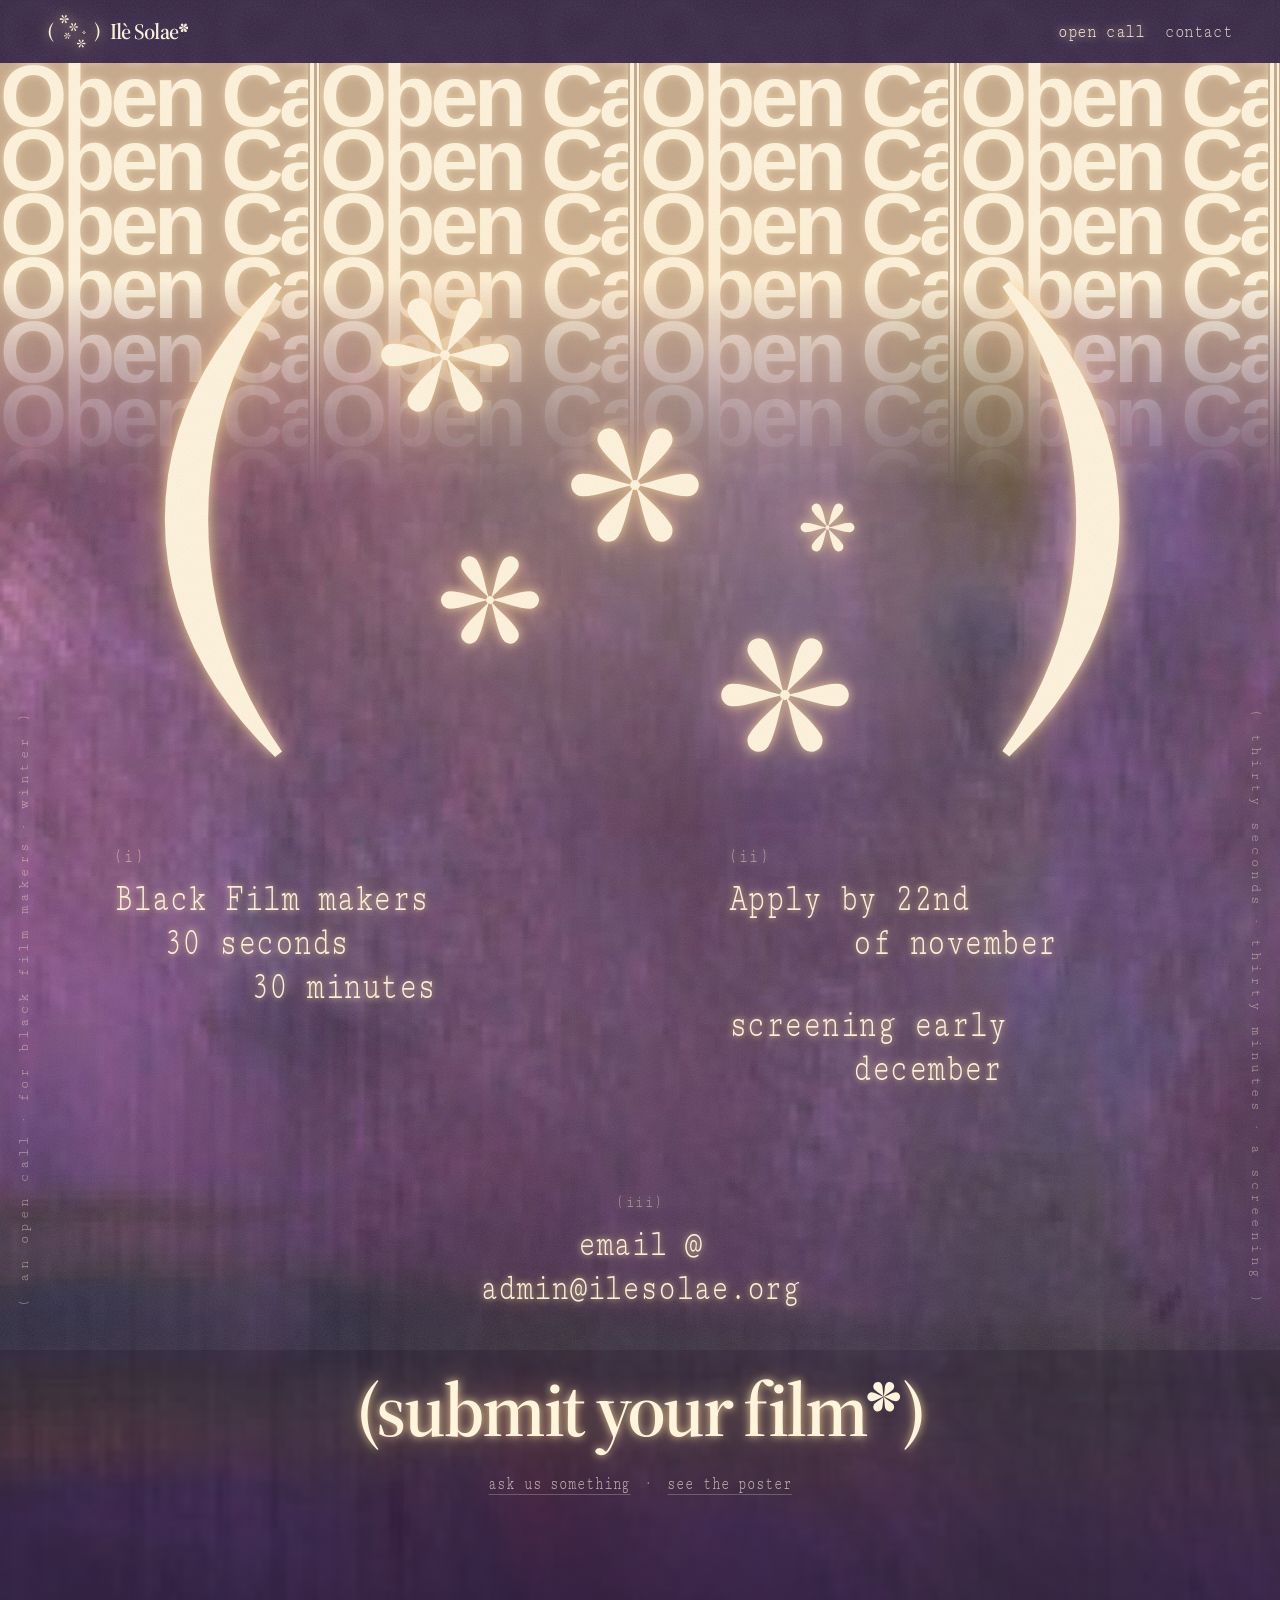
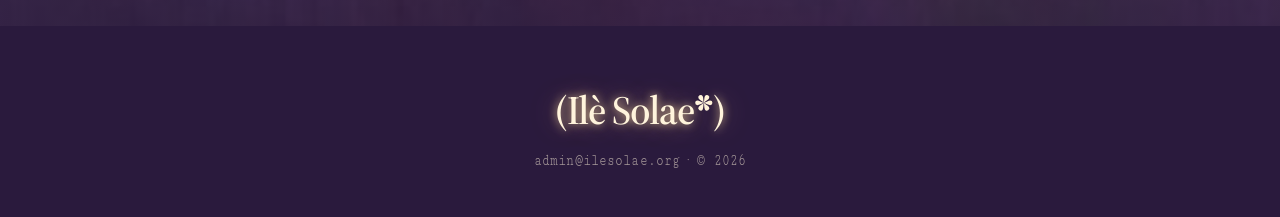
==== open-call.html @ 57308522 "placeholder" ====
<!doctype html>
<html lang="en">
<head>
<meta charset="utf-8">
<meta name="viewport" content="width=device-width, initial-scale=1">
<title>Open Call · Ilè Solae</title>
<meta name="description" content="Ilè Solae open call for Black filmmakers. Films from 30 seconds to 30 minutes. Apply by 22nd November, screening early December.">
<link rel="preconnect" href="https://fonts.googleapis.com">
<link rel="preconnect" href="https://fonts.gstatic.com" crossorigin>
<link href="https://fonts.googleapis.com/css2?family=Cutive+Mono&family=Inter+Tight:wght@700&family=Source+Serif+4:opsz,wght@8..60,500;8..60,600&display=swap" rel="stylesheet">
<link rel="stylesheet" href="assets/site.css">
</head>
<body>

<!-- Logo pieces (same on every page) -->
<svg width="0" height="0" style="position:absolute" aria-hidden="true">
  <defs>
    <path id="petal" d="M0 -2 C -2.5 -14 -9 -30 -9 -42 A 9 9 0 0 1 9 -42 C 9 -30 2.5 -14 0 -2 Z"/>
    <g id="petal-ast" transform="rotate(30)">
      <use href="#petal"/><use href="#petal" transform="rotate(60)"/><use href="#petal" transform="rotate(120)"/>
      <use href="#petal" transform="rotate(180)"/><use href="#petal" transform="rotate(240)"/><use href="#petal" transform="rotate(300)"/>
      <circle r="4"/>
    </g>
    <path id="petal-bold" d="M0 0 C -4 -14 -14 -28 -14 -37 A 14 14 0 0 1 14 -37 C 14 -28 4 -14 0 0 Z"/>
    <g id="ast-bold" transform="rotate(30)">
      <use href="#petal-bold"/><use href="#petal-bold" transform="rotate(60)"/><use href="#petal-bold" transform="rotate(120)"/>
      <use href="#petal-bold" transform="rotate(180)"/><use href="#petal-bold" transform="rotate(240)"/><use href="#petal-bold" transform="rotate(300)"/>
    </g>
    <text id="paren-l" x="-11" y="431" font-family="'Source Serif 4', Georgia, serif" font-weight="600" font-size="331" style="font-variation-settings:'opsz' 60">(</text>
    <text id="paren-r" x="713" y="431" font-family="'Source Serif 4', Georgia, serif" font-weight="600" font-size="331" style="font-variation-settings:'opsz' 60">)</text>
    <g id="logo-mark">
      <use href="#paren-l"/><use href="#paren-r"/>
      <use href="#petal-ast" transform="translate(253 135) scale(1.37)"/>
      <use href="#petal-ast" transform="translate(400 258) scale(1.33)"/>
      <use href="#petal-ast" transform="translate(300 395) scale(1.02)"/>
      <use href="#petal-ast" transform="translate(561 342) scale(.55)"/>
      <use href="#petal-ast" transform="translate(518 515) scale(1.33)"/>
    </g>
  </defs>
</svg>

<nav class="nav solid" id="nav">
  <a class="brand" href="index.html" aria-label="Ilè Solae home">
    <svg class="mark-sm glow" viewBox="0 55 811 540" fill="currentColor" aria-hidden="true"><use href="#logo-mark"/></svg>
    <span class="wm">Ilè Solae<svg class="ast" viewBox="-52 -52 104 104" aria-hidden="true"><use href="#ast-bold"/></svg></span>
  </a>
  <ul>
    <li><a class="link" href="open-call.html" aria-current="page"><span class="sqi">open call</span></a></li>
    <li><a class="link" href="index.html#contact"><span class="sqi">contact</span></a></li>
  </ul>
</nav>

<main class="oc">
  <h1 class="visually-hidden">Open Call — Ilè Solae</h1>

  <div class="curtain" aria-hidden="true">
    <div class="curtain-col"><div class="track"></div></div>
    <div class="curtain-col"><div class="track"></div></div>
    <div class="curtain-col"><div class="track"></div></div>
    <div class="curtain-col"><div class="track"></div></div>
  </div>

  <span class="margin-text" aria-hidden="true">( an open call · for black film makers · winter )</span>
  <span class="margin-text r" aria-hidden="true">( thirty seconds · thirty minutes · a screening )</span>

  <div class="oc-stage">
    <!-- the logo, opened up: brackets holding drifting asterisks -->
    <div class="rite glow" aria-hidden="true">
      <svg class="paren l" viewBox="0 180 135 320" fill="currentColor"><use href="#paren-l"/></svg>
      <svg class="paren r" viewBox="676 180 135 320" fill="currentColor"><use href="#paren-r"/></svg>
      <svg class="star" style="--s:13%; left:24%; top:4%;  --d:16s"                viewBox="-52 -52 104 104" fill="currentColor"><use href="#petal-ast"/></svg>
      <svg class="star" style="--s:13%; left:43%; top:30%; --d:19s; --delay:-4s"  viewBox="-52 -52 104 104" fill="currentColor"><use href="#petal-ast"/></svg>
      <svg class="star" style="--s:10%; left:30%; top:56%; --d:14s; --delay:-7s"  viewBox="-52 -52 104 104" fill="currentColor"><use href="#petal-ast"/></svg>
      <svg class="star" style="--s:5.5%; left:66%; top:46%; --d:11s; --delay:-2s" viewBox="-52 -52 104 104" fill="currentColor"><use href="#petal-ast"/></svg>
      <svg class="star" style="--s:13%; left:58%; top:72%; --d:17s; --delay:-9s"  viewBox="-52 -52 104 104" fill="currentColor"><use href="#petal-ast"/></svg>
    </div>

    <div class="notes glow-text">
      <div class="note sq">
        <span class="numeral">(i)</span>
        <span>Black Film makers</span>
        <span class="i1">30 seconds</span>
        <span class="i2">30 minutes</span>
      </div>
      <div class="note right sq">
        <span class="numeral">(ii)</span>
        <span>Apply by 22nd</span>
        <span class="i3">of november</span>
        <span class="gap">screening early</span>
        <span class="i3">december</span>
      </div>
    </div>

    <div class="summons">
      <div class="mail glow-text sq">
        <span class="numeral">(iii)</span>
        email @<br><a href="mailto:admin@ilesolae.org">admin@ilesolae.org</a>
      </div>
      <button class="invoke" type="button" data-open-submit>(submit your film<svg class="ast" viewBox="-52 -52 104 104" aria-hidden="true"><use href="#ast-bold"/></svg>)</button>
      <div class="aside-links sq">
        <a href="index.html#contact">ask us something</a> &nbsp;·&nbsp; <a href="assets/open-call-poster.jpg" target="_blank" rel="noopener">see the poster</a>
      </div>
    </div>
  </div>
</main>

<footer>
  <p class="wm glow-text" aria-label="Ilè Solae">(Ilè Solae<svg class="ast" viewBox="-52 -52 104 104" aria-hidden="true"><use href="#ast-bold"/></svg>)</p>
  <p class="sq">admin@ilesolae.org · © <span id="yr">2026</span></p>
</footer>

<!-- Submission + send dialog -->
<dialog id="dlg" aria-labelledby="dlg-title">
  <div class="dlg">
    <div class="dlg-head">
      <h3 id="dlg-title" class="wm glow-text">(submit your film<svg class="ast" viewBox="-52 -52 104 104" aria-hidden="true"><use href="#ast-bold"/></svg>)</h3>
      <button class="close" type="button" data-close><span class="sqi">(close)</span></button>
    </div>

    <div class="panel" id="panelForm">
      <p class="hint sq">Black filmmakers · 30 seconds – 30 minutes · by 22nd November</p>
      <form id="submitForm">
        <div class="row">
          <label><span class="sqi">Your name</span><input name="name" autocomplete="name" required></label>
          <label><span class="sqi">Email</span><input name="email" type="email" autocomplete="email" required></label>
        </div>
        <div class="row">
          <label><span class="sqi">Film title</span><input name="title" required></label>
          <label><span class="sqi">Running time</span><input name="runtime" placeholder="e.g. 12 min" required></label>
        </div>
        <label><span class="sqi">Link to watch</span><input name="link" type="url" placeholder="https://vimeo.com/…" required></label>
        <label><span class="sqi">A few words about you &amp; the film</span><textarea name="about" required></textarea></label>
        <div class="form-foot">
          <button class="btn solid" type="submit"><span class="sqi">Continue</span></button>
          <div><span class="sq">Share a link (Vimeo, YouTube, Drive…) — password too, if it has one.</span></div>
        </div>
      </form>
    </div>

    <div class="panel" id="panelSend" hidden>
      <p class="hint sq">Choose how to send it to admin@ilesolae.org — your message is already written.</p>
      <div class="ways">
        <a class="btn solid" id="viaGmail" target="_blank" rel="noopener"><span class="sqi">Send with Gmail</span></a>
        <a class="btn solid" id="viaOutlook" target="_blank" rel="noopener"><span class="sqi">Send with Outlook</span></a>
        <a class="btn" id="viaApp"><span class="sqi">Use my email app</span></a>
        <button class="btn" type="button" id="viaCopy"><span class="sqi">Copy it instead</span></button>
      </div>
      <p class="hint sq" id="copyNote" style="min-height:1.4em;margin:0"></p>
      <button class="close" type="button" id="backBtn" style="margin-top:6px"><span class="sqi">← back</span></button>
    </div>

    <div class="panel center" id="panelDone" hidden>
      <svg class="done-mark glow" viewBox="-52 -52 104 104" fill="currentColor" aria-hidden="true"><use href="#petal-ast"/></svg>
      <p class="sq" style="margin:0 0 20px">Received — thank you. We’ll be in touch.</p>
      <button class="btn" type="button" data-close><span class="sqi">close</span></button>
    </div>
  </div>
</dialog>

<script src="assets/site.js"></script>
</body>
</html>
---- assets/site.css ----
/* ---- Palette (placeholder colours — change these to restyle everything, logo included) ---- */
:root {
  --cream: #fff4dc;
  --glow: rgba(255, 222, 160, .85);
  --glow-soft: rgba(255, 200, 130, .45);
  --tan: #c7a98a;
  --plum: #4b2f6e;
  --plum-deep: #2a1a3d;
  --ink: #1c1128;

  /* Fonts, matched to the poster:
     wordmark  → bracketed serif           (Source Serif 4)
     Open Call → tight Helvetica bold      (Helvetica Neue on Mac, Inter Tight elsewhere)
     details   → thin condensed typewriter (Cutive Mono, squeezed with .sq / .sqi) */
  --serif: "Source Serif 4", Georgia, serif;
  --sans: "Helvetica Neue", Helvetica, "Inter Tight", Arial, sans-serif;
  --mono: "Cutive Mono", "Courier New", monospace;
  --squeeze: .74;

  --r-sm: 6px;   /* buttons, inputs */
  --r-md: 10px;  /* dialog */
}
* { box-sizing: border-box; }
html { scroll-behavior: smooth; }
body {
  margin: 0;
  background: var(--plum-deep);
  color: var(--cream);
  font-family: var(--mono);
  font-size: 21px;
  line-height: 1.4;
  overflow-x: clip;
  -webkit-font-smoothing: antialiased;
}
/* film grain over everything, like the poster */
body::after {
  content: "";
  position: fixed; inset: -50%;
  pointer-events: none;
  z-index: 100;
  opacity: .14;
  background-image: url("data:image/svg+xml,%3Csvg xmlns='http://www.w3.org/2000/svg' width='160' height='160'%3E%3Cfilter id='n'%3E%3CfeTurbulence type='fractalNoise' baseFrequency='.9' numOctaves='2' stitchTiles='stitch'/%3E%3C/filter%3E%3Crect width='100%25' height='100%25' filter='url(%23n)'/%3E%3C/svg%3E");
}
a { color: inherit; }
img { max-width: 100%; height: auto; display: block; }
svg { color: var(--cream); }
.visually-hidden { position: absolute !important; width: 1px; height: 1px; overflow: hidden; clip: rect(0 0 0 0); white-space: nowrap; }

/* Condensed typewriter, like the poster's details text.
   .sq  — a block of text (wraps at full width, then squeezed to fit)
   .sqi — a short inline label */
.sq {
  display: block;
  width: calc(100% / var(--squeeze));
  transform: scaleX(var(--squeeze));
  transform-origin: left top;
}
.sqi { display: inline-block; transform: scaleX(var(--squeeze)); transform-origin: left center; white-space: nowrap; }

.glow { filter: drop-shadow(0 0 6px var(--glow)) drop-shadow(0 0 22px var(--glow-soft)); }
.glow-text { text-shadow: 0 0 8px var(--glow), 0 0 28px var(--glow-soft); }

/* the petal asterisk used inside the wordmark */
.ast {
  display: inline-block;
  width: .44em; height: .44em;
  vertical-align: .3em;
  margin: 0 .01em 0 .02em;
  fill: currentColor;
}
.wm {
  font-family: var(--serif);
  font-weight: 600;
  letter-spacing: -.035em;
  font-variation-settings: "opsz" 60;
  white-space: nowrap;
}

/* ---------- nav ---------- */
.nav {
  position: fixed; top: 0; left: 0; right: 0;
  z-index: 50;
  display: flex; align-items: center; justify-content: space-between;
  padding: 14px clamp(16px, 4vw, 48px);
  background: linear-gradient(to bottom, rgba(42,26,61,.85), rgba(42,26,61,0));
  transition: background .3s;
}
.nav.scrolled, .nav.solid { background: rgba(42,26,61,.92); backdrop-filter: blur(8px); }
.brand { display: flex; align-items: center; gap: 10px; text-decoration: none; }
.brand svg.mark-sm { width: 52px; height: auto; }
.brand .wm { font-size: 22px; }
.nav ul { list-style: none; display: flex; gap: clamp(4px, 2vw, 20px); margin: 0; padding: 0; }
.nav a.link { text-decoration: none; font-size: 21px; opacity: .85; }
.nav a.link:hover, .nav a.link[aria-current] { opacity: 1; text-shadow: 0 0 10px var(--glow); }

/* ---------- buttons ---------- */
.btns { display: flex; gap: 12px; justify-content: center; flex-wrap: wrap; }
.btn {
  display: inline-flex; align-items: center; justify-content: center;
  font-family: var(--mono);
  font-size: 23px;
  line-height: 1;
  text-decoration: none;
  padding: 13px 4px;
  border-radius: var(--r-sm);
  border: 1px solid var(--cream);
  color: var(--cream);
  background: transparent;
  cursor: pointer;
  transition: box-shadow .25s;
}
.btn .sqi { transform-origin: center; }
.btn:hover, .btn:focus-visible { box-shadow: 0 0 18px var(--glow-soft); outline: none; }
.btn.solid { background: var(--cream); color: var(--plum-deep); box-shadow: 0 0 14px var(--glow-soft); }
.btn.solid:hover { box-shadow: 0 0 30px var(--glow); }

/* ======================================================================
   LANDING PAGE
   ====================================================================== */
/* one painted backdrop that stays still behind hero + contact,
   so scrolling just dims into the contact section — no hard edge */
.landing {
  background: url("painting-top.jpg") center / cover no-repeat fixed, var(--plum);
}
.hero {
  position: relative;
  min-height: 100svh;
  display: grid; place-items: center;
  text-align: center;
  padding: 110px 16px 80px;
}
.hero::before {
  content: ""; position: absolute; inset: 0;
  background: radial-gradient(ellipse at center, rgba(42,26,61,0) 30%, rgba(42,26,61,.55) 100%);
}
/* soft fade out of the hero into the contact section */
.hero::after {
  content: ""; position: absolute; left: 0; right: 0; bottom: 0; height: 40%;
  background: linear-gradient(to bottom, transparent, rgba(42,26,61,.82));
}
.hero-inner { position: relative; z-index: 1; max-width: 760px; width: 100%; }
.hero .mark { width: min(460px, 80vw); margin: 0 auto; animation: breathe 6s ease-in-out infinite; }
@keyframes breathe { 0%,100% { opacity: 1; } 50% { opacity: .85; } }
.hero h1 { font-size: clamp(46px, 9.5vw, 104px); line-height: 1; margin: 28px 0 0; font-weight: 600; }
.hero .lede { margin: 22px 0 34px; font-size: clamp(22px, 2.8vw, 28px); opacity: .92; }

.contact {
  position: relative;
  padding: clamp(60px, 8vw, 110px) clamp(16px, 4vw, 48px) clamp(80px, 10vw, 130px);
  background: linear-gradient(to bottom, rgba(42,26,61,.82), rgba(42,26,61,.9));
}
.contact-inner {
  max-width: 1120px; margin: 0 auto;
  display: grid; grid-template-columns: .85fr 1.15fr; gap: clamp(28px, 6vw, 80px);
}
.aside { overflow: hidden; }
.eyebrow { font-size: 19px; opacity: .75; margin: 0 0 8px; }
.contact h2 { font-size: clamp(48px, 6.4vw, 78px); line-height: 1; margin: 0 0 18px; font-weight: 600; }
.contact .aside .sq { margin: 0 0 18px; opacity: .92; }
.mail-link {
  font-size: clamp(24px, 2.8vw, 30px);
  text-decoration: none; border-bottom: 1px solid rgba(255,244,220,.5); padding-bottom: 2px;
}
.mail-link:hover { border-color: var(--cream); text-shadow: 0 0 10px var(--glow); }
.oc-link {
  display: inline-block; margin-top: 34px;
  font-size: clamp(30px, 3.6vw, 42px); line-height: 1; text-decoration: none;
  transition: text-shadow .3s;
}
.oc-link:hover { text-shadow: 0 0 10px var(--glow), 0 0 40px var(--glow-soft); }

/* ---------- forms ---------- */
form { display: grid; gap: 16px; }
.row { display: grid; grid-template-columns: 1fr 1fr; gap: 16px; }
label { display: grid; gap: 6px; font-size: 19px; opacity: .92; }
input, select, textarea {
  font: inherit; font-size: 18px; letter-spacing: -.04em;
  color: var(--cream);
  background: rgba(255,244,220,.07);
  border: 1px solid rgba(255,244,220,.28);
  border-radius: var(--r-sm);
  padding: 12px 14px;
  width: 100%;
  transition: border-color .2s, box-shadow .2s;
}
select option { color: var(--ink); }
textarea { min-height: 130px; resize: vertical; }
input::placeholder, textarea::placeholder { color: rgba(255,244,220,.45); }
input:focus, select:focus, textarea:focus { outline: none; border-color: var(--cream); box-shadow: 0 0 16px var(--glow-soft); }
.form-foot { display: grid; grid-template-columns: auto 1fr; align-items: center; gap: 16px; overflow: hidden; }
.form-foot .sq { font-size: 17px; opacity: .65; }

/* ======================================================================
   OPEN CALL PAGE — the poster, come to life
   ====================================================================== */
.oc {
  position: relative;
  min-height: 100svh;
  overflow: hidden;
  background: var(--plum);
  isolation: isolate;
}
.oc::before {
  content: ""; position: absolute; inset: 0; z-index: -2;
  background: url("painting-top.jpg") center / cover no-repeat;
  transform: scaleY(-1);
}
.oc::after {
  content: ""; position: absolute; inset: 0; z-index: -1;
  background:
    radial-gradient(ellipse 60% 30% at 50% 30%, rgba(255,214,150,.3), transparent 70%),
    linear-gradient(to bottom, transparent 60%, rgba(42,26,61,.8));
}

/* the tan "Open Call" curtain. Type is sized from the column width so each
   line is always cut at "Open Ca…", like the poster, at any screen size. */
.curtain {
  --cols: 4;
  position: absolute; top: 0; left: 0; right: 0;
  height: clamp(320px, 54svh, 720px);
  background: var(--tan);
  display: grid; grid-template-columns: repeat(var(--cols), 1fr);
  -webkit-mask-image: linear-gradient(to bottom, #000 58%, transparent 100%);
          mask-image: linear-gradient(to bottom, #000 58%, transparent 100%);
  z-index: -1;
}
.curtain-col {
  position: relative;
  overflow: hidden;
  font-family: var(--sans);
  font-weight: 700;
  font-size: calc(100vw / var(--cols) / 3.7);
  line-height: .74;
  letter-spacing: -.055em;
  white-space: nowrap;
  color: var(--cream);
  filter: drop-shadow(0 0 4px rgba(255,236,190,.6));
}
.curtain-col::after {   /* thick + thin rules, as on the poster */
  content: ""; position: absolute; top: 0; bottom: 0; right: 0; width: 12px;
  background: linear-gradient(to right, var(--tan) 0 2px, var(--cream) 2px 6px, var(--tan) 6px 9px, var(--cream) 9px 11px, var(--tan) 11px);
}
.track { animation: rise 80s linear infinite; }
.curtain-col:nth-child(even) .track { animation-direction: reverse; animation-duration: 100s; }
.track span { display: block; }
@keyframes rise { from { transform: translateY(0); } to { transform: translateY(-50%); } }

.oc-stage {
  position: relative;
  max-width: 1180px;
  margin: 0 auto;
  padding: clamp(150px, 30svh, 380px) clamp(20px, 5vw, 64px) clamp(90px, 10vw, 140px);
}

/* brackets + drifting asterisks */
.rite {
  position: relative;
  height: clamp(260px, 40vw, 500px);
  max-width: 1000px;
  margin: 0 auto;
}
.rite .paren { position: absolute; top: 0; height: 100%; width: auto; }
.rite .paren.l { left: 0; }
.rite .paren.r { right: 0; }
.rite .star {
  position: absolute;
  width: var(--s); height: auto; aspect-ratio: 1;
  animation: drift var(--d, 14s) ease-in-out infinite;
  animation-delay: var(--delay, 0s);
}
@keyframes drift {
  0%, 100% { transform: translate(0, 0) rotate(0deg); }
  33%      { transform: translate(6px, -12px) rotate(14deg); }
  66%      { transform: translate(-5px, 6px) rotate(-8deg); }
}

/* the poster's scattered, stepped notes */
.notes {
  display: grid;
  grid-template-columns: 1fr 1fr;
  gap: 40px clamp(20px, 5vw, 60px);
  margin-top: clamp(40px, 6vw, 80px);
  font-size: clamp(28px, 3.4vw, 42px);
  line-height: 1.05;
}
.note span { display: block; }
.numeral { display: block; font-size: .45em; opacity: .55; margin-bottom: .5em; letter-spacing: .1em; }
.note .i1 { padding-left: 1.6em; }
.note .i2 { padding-left: 4.4em; }
.note .i3 { padding-left: 4em; }
.note.right { padding-left: 16%; }
.note.right .gap { margin-top: .9em; }

.summons { text-align: center; margin-top: clamp(64px, 8vw, 110px); }
.summons .mail { font-size: clamp(26px, 3.2vw, 40px); line-height: 1.1; }
.summons .mail a { text-decoration: none; }
.summons .mail a:hover { text-shadow: 0 0 12px var(--glow); }
.invoke {
  margin-top: clamp(36px, 5vw, 56px);
  font-family: var(--serif); font-weight: 600;
  font-variation-settings: "opsz" 60;
  letter-spacing: -.035em;
  font-size: clamp(40px, 6vw, 76px);
  line-height: 1;
  color: var(--cream);
  background: none; border: 0; padding: 6px 10px;
  cursor: pointer;
  transition: text-shadow .4s, letter-spacing .4s;
  text-shadow: 0 0 8px var(--glow), 0 0 28px var(--glow-soft);
}
.invoke:hover, .invoke:focus-visible {
  outline: none;
  letter-spacing: -.01em;
  text-shadow: 0 0 10px var(--glow), 0 0 40px var(--glow), 0 0 80px var(--glow-soft);
}
.invoke .ast { animation: spin 18s linear infinite; }
@keyframes spin { to { transform: rotate(360deg); } }
.summons .aside-links { margin-top: 18px; font-size: 19px; opacity: .7; }
.summons .aside-links a { text-decoration: none; border-bottom: 1px solid rgba(255,244,220,.35); }
.summons .aside-links a:hover { opacity: 1; border-color: var(--cream); }

.margin-text {
  position: absolute; top: 62%; left: clamp(6px, 1.2vw, 18px);
  writing-mode: vertical-rl; transform: translateY(-50%) rotate(180deg);
  font-size: 14px; letter-spacing: .32em; opacity: .5; white-space: nowrap;
}
.margin-text.r { left: auto; right: clamp(6px, 1.2vw, 18px); transform: translateY(-50%); }

/* ---------- submission / send dialog ---------- */
dialog {
  width: min(600px, calc(100vw - 24px));
  max-height: calc(100svh - 24px);
  padding: 0;
  border: 1px solid rgba(255,244,220,.25);
  border-radius: var(--r-md);
  color: var(--cream);
  background:
    radial-gradient(ellipse at 50% 0%, rgba(255,214,150,.16), transparent 60%),
    rgba(36,22,52,.97);
  box-shadow: 0 0 60px rgba(255,200,130,.18), 0 40px 120px rgba(0,0,0,.5);
}
dialog::backdrop { background: rgba(20,10,30,.72); backdrop-filter: blur(4px); }
.dlg { padding: clamp(22px, 4vw, 36px); overflow: hidden; }
.dlg-head { display: flex; justify-content: space-between; align-items: flex-start; gap: 12px; margin-bottom: 18px; }
.dlg-head h3 { font-size: clamp(30px, 5vw, 42px); line-height: 1; margin: 0; font-weight: 600; }
.close {
  font: inherit; font-size: 19px; color: var(--cream); opacity: .7;
  background: none; border: 0; cursor: pointer; padding: 4px;
}
.close:hover, .close:focus-visible { opacity: 1; outline: none; text-shadow: 0 0 10px var(--glow); }
.dlg .hint { font-size: 18px; opacity: .75; margin: 0 0 18px; }
.panel[hidden] { display: none; }
.ways { display: grid; grid-template-columns: 1fr 1fr; gap: 10px; margin: 6px 0 14px; }
.ways .btn { width: 100%; }
.done-mark { width: 90px; margin: 10px auto 18px; display: block; animation: spin 24s linear infinite; }
.center { text-align: center; }

/* ---------- footer ---------- */
footer { text-align: center; padding: 56px 16px 44px; background: var(--plum-deep); overflow: hidden; }
footer .wm { font-size: 40px; margin: 0 0 10px; }
footer .sq { font-size: 18px; opacity: .6; margin: 0; }

@media (max-width: 860px) {
  .contact-inner { grid-template-columns: 1fr; }
  .curtain { --cols: 2; }
  .notes { grid-template-columns: 1fr; }
  .note.right { padding-left: 0; }
  .margin-text { display: none; }
}
@media (max-width: 560px) {
  .nav .brand .wm { display: none; }
  .row, .form-foot, .ways { grid-template-columns: 1fr; }
  .note .i2 { padding-left: 3em; }
}
@media (prefers-reduced-motion: reduce) {
  html { scroll-behavior: auto; }
  .hero .mark, .track, .rite .star, .invoke .ast, .done-mark { animation: none; }
}
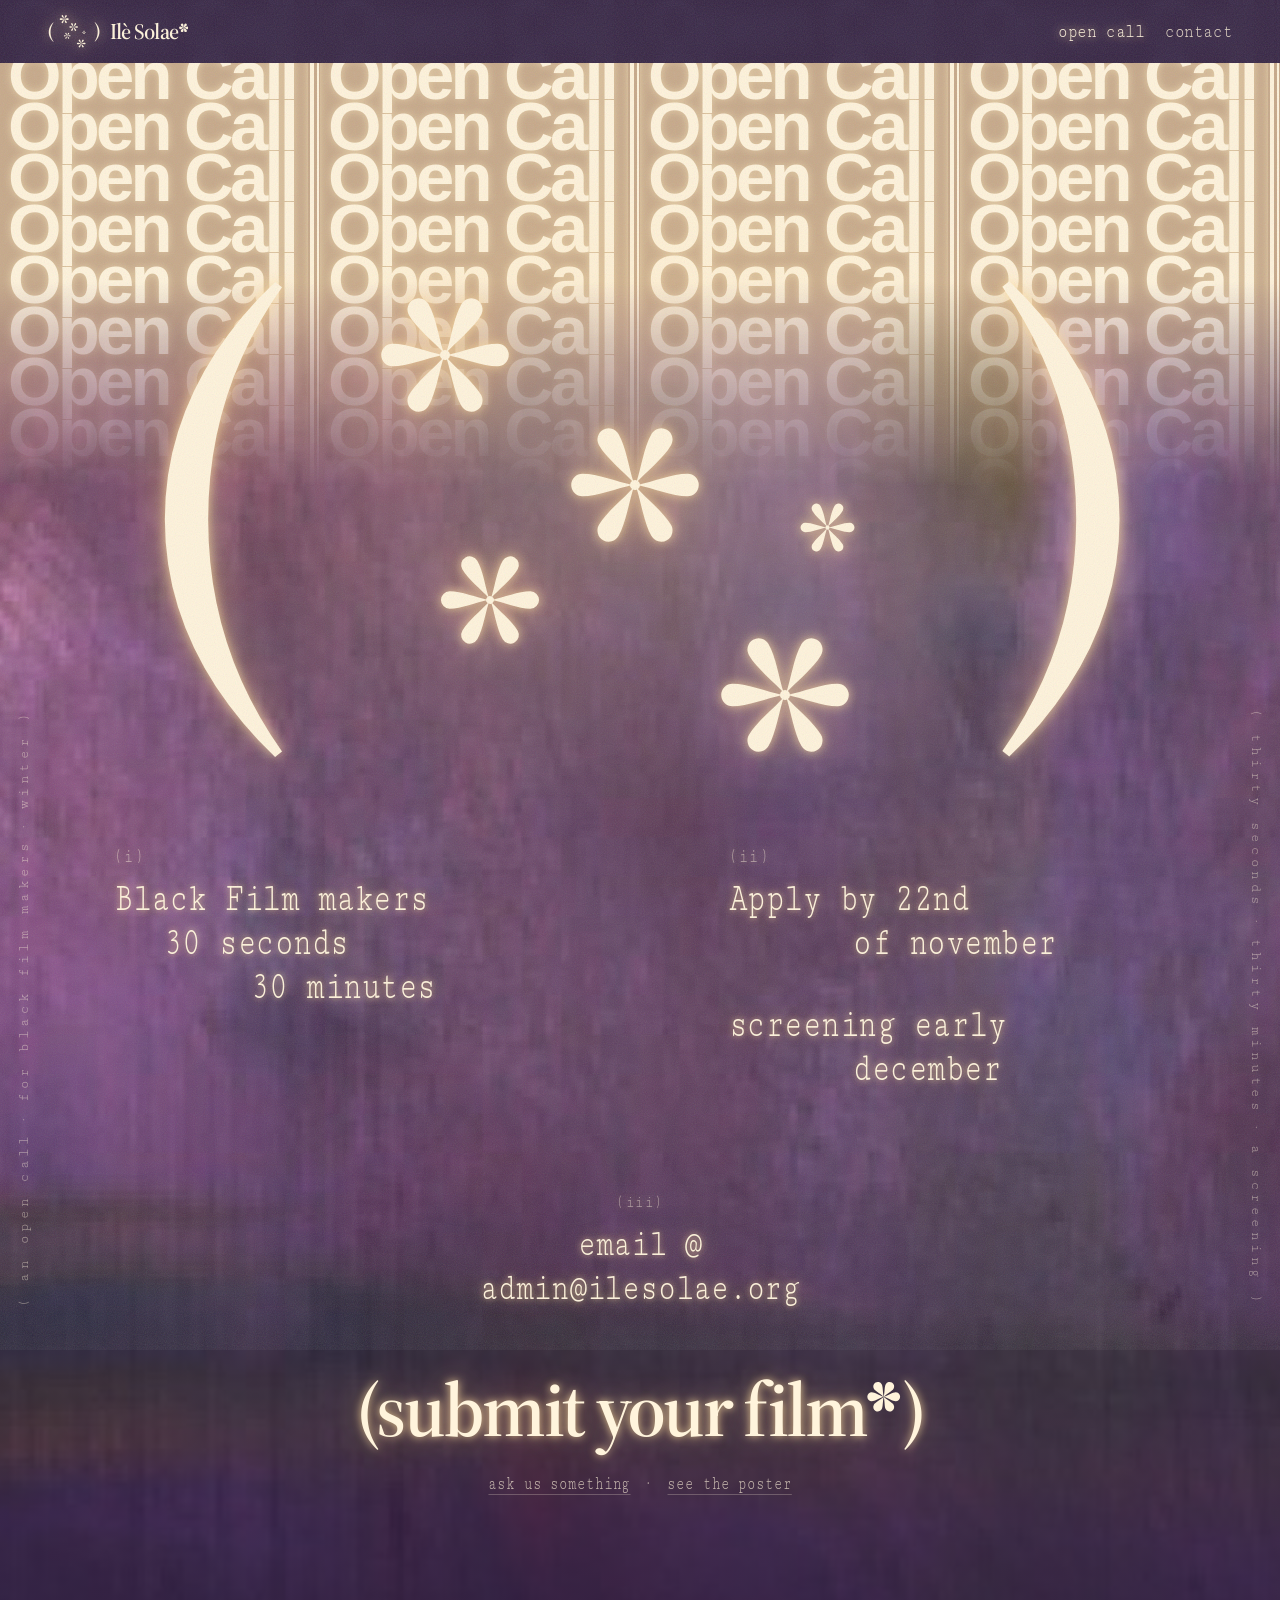
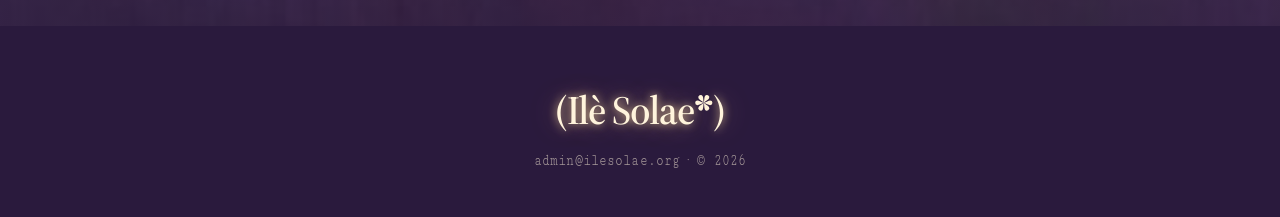
==== commit c31513b1: "touch up ui and email worker" ====
--- a/open-call.html
+++ b/open-call.html
@@ -8,6 +8,10 @@
 <link rel="preconnect" href="https://fonts.googleapis.com">
 <link rel="preconnect" href="https://fonts.gstatic.com" crossorigin>
 <link href="https://fonts.googleapis.com/css2?family=Cutive+Mono&family=Inter+Tight:wght@700&family=Source+Serif+4:opsz,wght@8..60,500;8..60,600&display=swap" rel="stylesheet">
+<link rel="icon" href="assets/favicon.svg" type="image/svg+xml">
+<link rel="icon" href="assets/favicon-32.png" sizes="32x32" type="image/png">
+<link rel="apple-touch-icon" href="assets/apple-touch-icon.png">
+<meta name="theme-color" content="#2a1a3d">
 <link rel="stylesheet" href="assets/site.css">
 </head>
 <body>
@@ -120,6 +124,7 @@
     <div class="panel" id="panelForm">
       <p class="hint sq">Black filmmakers · 30 seconds – 30 minutes · by 22nd November</p>
       <form id="submitForm">
+        <label class="hp" aria-hidden="true">Leave empty <input name="website" tabindex="-1" autocomplete="off"></label>
         <div class="row">
           <label><span class="sqi">Your name</span><input name="name" autocomplete="name" required></label>
           <label><span class="sqi">Email</span><input name="email" type="email" autocomplete="email" required></label>
@@ -138,7 +143,7 @@
     </div>
 
     <div class="panel" id="panelSend" hidden>
-      <p class="hint sq">Choose how to send it to admin@ilesolae.org — your message is already written.</p>
+      <p class="hint sq" id="sendHint">Choose how to send it to admin@ilesolae.org — your message is already written.</p>
       <div class="ways">
         <a class="btn solid" id="viaGmail" target="_blank" rel="noopener"><span class="sqi">Send with Gmail</span></a>
         <a class="btn solid" id="viaOutlook" target="_blank" rel="noopener"><span class="sqi">Send with Outlook</span></a>
--- a/assets/site.css
+++ b/assets/site.css
@@ -212,8 +212,8 @@
     linear-gradient(to bottom, transparent 60%, rgba(42,26,61,.8));
 }
 
-/* the tan "Open Call" curtain. Type is sized from the column width so each
-   line is always cut at "Open Ca…", like the poster, at any screen size. */
+/* the tan "Open Call" curtain. Type is sized from the column width so the full
+   words "Open Call" always fit in each column, at any screen size. */
 .curtain {
   --cols: 4;
   position: absolute; top: 0; left: 0; right: 0;
@@ -229,7 +229,8 @@
   overflow: hidden;
   font-family: var(--sans);
   font-weight: 700;
-  font-size: calc(100vw / var(--cols) / 3.7);
+  font-size: calc((100vw / var(--cols) - 24px) / 4.3);
+  padding-left: 8px;
   line-height: .74;
   letter-spacing: -.055em;
   white-space: nowrap;
@@ -376,3 +377,7 @@
   html { scroll-behavior: auto; }
   .hero .mark, .track, .rite .star, .invoke .ast, .done-mark { animation: none; }
 }
+
+/* spam trap: hidden from people, bots fill it in */
+.hp { position: absolute !important; left: -9999px; width: 1px; height: 1px; overflow: hidden; }
+.btn:disabled { opacity: .65; cursor: progress; }
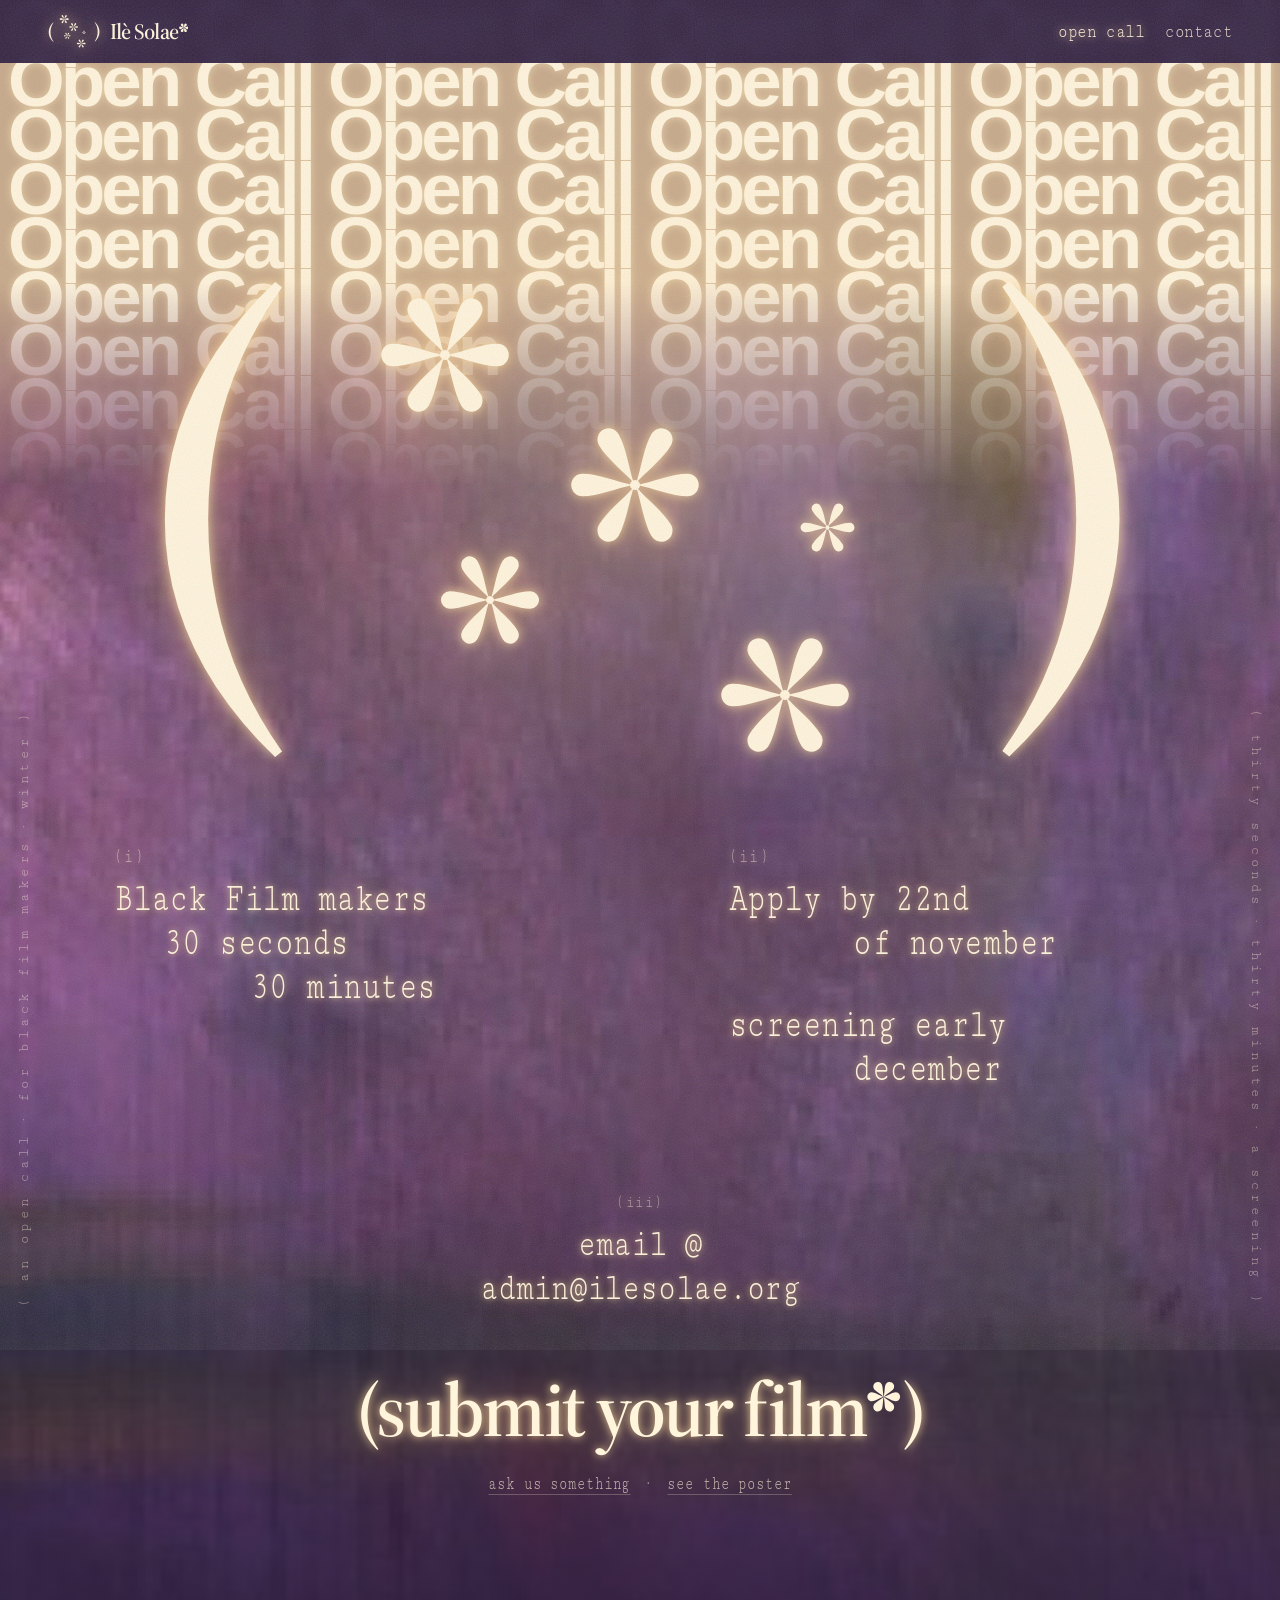
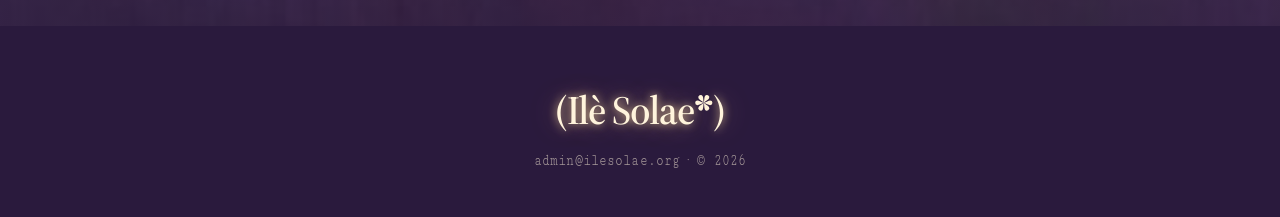
==== commit ccc098b3: "touch up ui and email worker 2nd try" ====
--- a/open-call.html
+++ b/open-call.html
@@ -12,7 +12,7 @@
 <link rel="icon" href="assets/favicon-32.png" sizes="32x32" type="image/png">
 <link rel="apple-touch-icon" href="assets/apple-touch-icon.png">
 <meta name="theme-color" content="#2a1a3d">
-<link rel="stylesheet" href="assets/site.css">
+<link rel="stylesheet" href="assets/site.css?v=4">
 </head>
 <body>
 
@@ -124,7 +124,7 @@
     <div class="panel" id="panelForm">
       <p class="hint sq">Black filmmakers · 30 seconds – 30 minutes · by 22nd November</p>
       <form id="submitForm">
-        <label class="hp" aria-hidden="true">Leave empty <input name="website" tabindex="-1" autocomplete="off"></label>
+        <div class="hp" aria-hidden="true" style="display:none"><input name="website" tabindex="-1" autocomplete="off"></div>
         <div class="row">
           <label><span class="sqi">Your name</span><input name="name" autocomplete="name" required></label>
           <label><span class="sqi">Email</span><input name="email" type="email" autocomplete="email" required></label>
@@ -162,6 +162,6 @@
   </div>
 </dialog>
 
-<script src="assets/site.js"></script>
+<script src="assets/site.js?v=4"></script>
 </body>
 </html>
--- a/assets/site.css
+++ b/assets/site.css
@@ -237,10 +237,6 @@
   color: var(--cream);
   filter: drop-shadow(0 0 4px rgba(255,236,190,.6));
 }
-.curtain-col::after {   /* thick + thin rules, as on the poster */
-  content: ""; position: absolute; top: 0; bottom: 0; right: 0; width: 12px;
-  background: linear-gradient(to right, var(--tan) 0 2px, var(--cream) 2px 6px, var(--tan) 6px 9px, var(--cream) 9px 11px, var(--tan) 11px);
-}
 .track { animation: rise 80s linear infinite; }
 .curtain-col:nth-child(even) .track { animation-direction: reverse; animation-duration: 100s; }
 .track span { display: block; }
@@ -379,5 +375,5 @@
 }
 
 /* spam trap: hidden from people, bots fill it in */
-.hp { position: absolute !important; left: -9999px; width: 1px; height: 1px; overflow: hidden; }
+.hp { display: none !important; }
 .btn:disabled { opacity: .65; cursor: progress; }
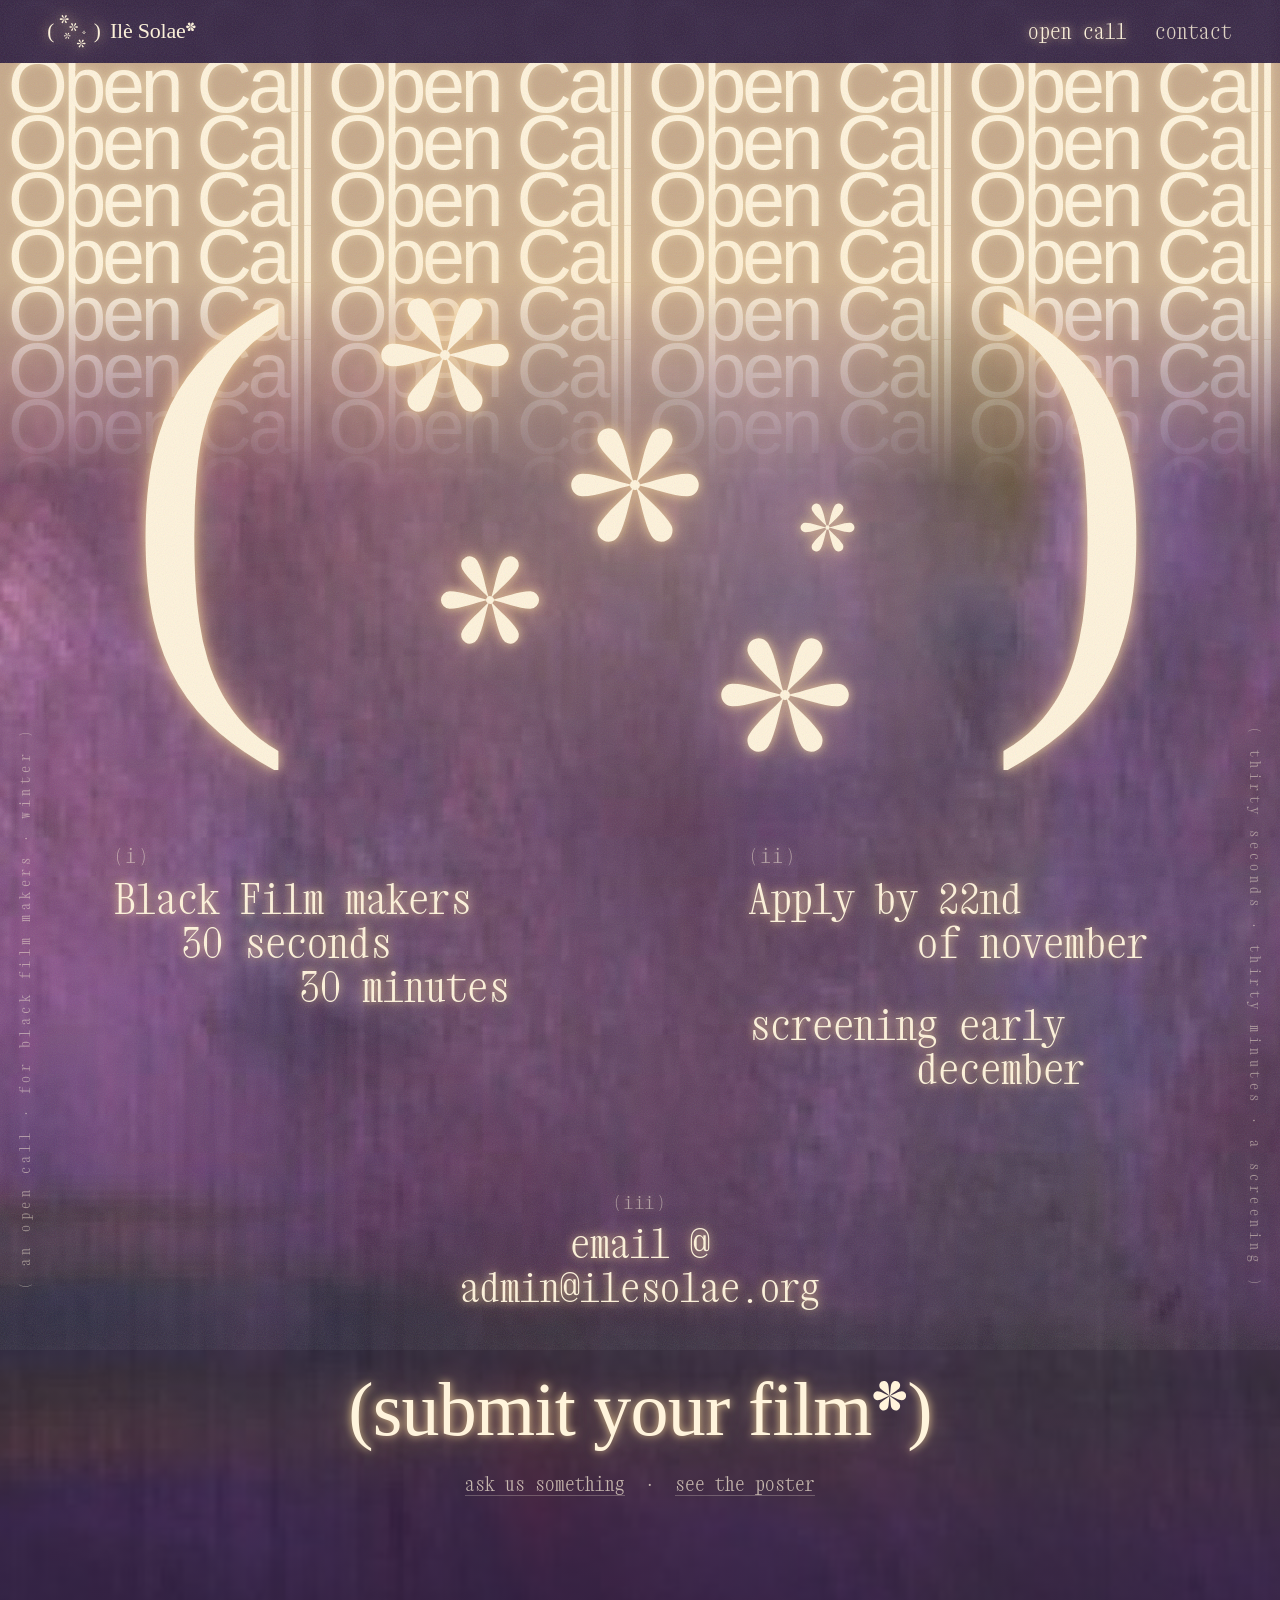
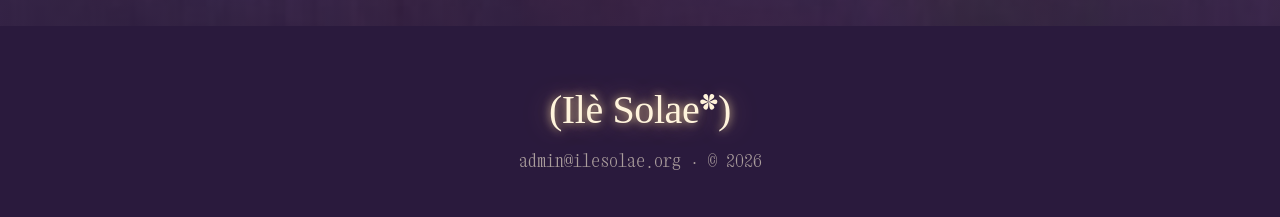
==== commit 54336fa0: "fonts" ====
--- a/open-call.html
+++ b/open-call.html
@@ -7,12 +7,12 @@
 <meta name="description" content="Ilè Solae open call for Black filmmakers. Films from 30 seconds to 30 minutes. Apply by 22nd November, screening early December.">
 <link rel="preconnect" href="https://fonts.googleapis.com">
 <link rel="preconnect" href="https://fonts.gstatic.com" crossorigin>
-<link href="https://fonts.googleapis.com/css2?family=Cutive+Mono&family=Inter+Tight:wght@700&family=Source+Serif+4:opsz,wght@8..60,500;8..60,600&display=swap" rel="stylesheet">
+<link href="https://fonts.googleapis.com/css2?family=Xanh+Mono&display=swap" rel="stylesheet">
 <link rel="icon" href="assets/favicon.svg" type="image/svg+xml">
 <link rel="icon" href="assets/favicon-32.png" sizes="32x32" type="image/png">
 <link rel="apple-touch-icon" href="assets/apple-touch-icon.png">
 <meta name="theme-color" content="#2a1a3d">
-<link rel="stylesheet" href="assets/site.css?v=4">
+<link rel="stylesheet" href="assets/site.css?v=5">
 </head>
 <body>
 
@@ -30,8 +30,8 @@
       <use href="#petal-bold"/><use href="#petal-bold" transform="rotate(60)"/><use href="#petal-bold" transform="rotate(120)"/>
       <use href="#petal-bold" transform="rotate(180)"/><use href="#petal-bold" transform="rotate(240)"/><use href="#petal-bold" transform="rotate(300)"/>
     </g>
-    <text id="paren-l" x="-11" y="431" font-family="'Source Serif 4', Georgia, serif" font-weight="600" font-size="331" style="font-variation-settings:'opsz' 60">(</text>
-    <text id="paren-r" x="713" y="431" font-family="'Source Serif 4', Georgia, serif" font-weight="600" font-size="331" style="font-variation-settings:'opsz' 60">)</text>
+    <text id="paren-l" x="-11" y="431" font-family="Georgia, 'Times New Roman', serif" font-weight="400" font-size="331">(</text>
+    <text id="paren-r" x="713" y="431" font-family="Georgia, 'Times New Roman', serif" font-weight="400" font-size="331">)</text>
     <g id="logo-mark">
       <use href="#paren-l"/><use href="#paren-r"/>
       <use href="#petal-ast" transform="translate(253 135) scale(1.37)"/>
@@ -162,6 +162,6 @@
   </div>
 </dialog>
 
-<script src="assets/site.js?v=4"></script>
+<script src="assets/site.js?v=5"></script>
 </body>
 </html>
--- a/assets/site.css
+++ b/assets/site.css
@@ -8,14 +8,14 @@
   --plum-deep: #2a1a3d;
   --ink: #1c1128;
 
-  /* Fonts, matched to the poster:
-     wordmark  → bracketed serif           (Source Serif 4)
-     Open Call → tight Helvetica bold      (Helvetica Neue on Mac, Inter Tight elsewhere)
-     details   → thin condensed typewriter (Cutive Mono, squeezed with .sq / .sqi) */
-  --serif: "Source Serif 4", Georgia, serif;
-  --sans: "Helvetica Neue", Helvetica, "Inter Tight", Arial, sans-serif;
-  --mono: "Cutive Mono", "Courier New", monospace;
-  --squeeze: .74;
+  /* Fonts (the brand's own):
+     wordmark + headings → Georgia Regular
+     Open Call curtain   → Helvetica (stand-in for Area Regular until we have its web files)
+     details             → Xanh Mono     (Google Fonts) */
+  --serif: Georgia, "Times New Roman", serif;
+  --sans: "Helvetica Neue", Helvetica, Arial, sans-serif;
+  --mono: "Xanh Mono", "Courier New", monospace;
+  --squeeze: 1;   /* .sq / .sqi used to squeeze the old typewriter font; 1 = no squeeze */
 
   --r-sm: 6px;   /* buttons, inputs */
   --r-md: 10px;  /* dialog */
@@ -70,9 +70,8 @@
 }
 .wm {
   font-family: var(--serif);
-  font-weight: 600;
-  letter-spacing: -.035em;
-  font-variation-settings: "opsz" 60;
+  font-weight: 400;
+  letter-spacing: -.01em;
   white-space: nowrap;
 }
 
@@ -89,7 +88,7 @@
 .brand { display: flex; align-items: center; gap: 10px; text-decoration: none; }
 .brand svg.mark-sm { width: 52px; height: auto; }
 .brand .wm { font-size: 22px; }
-.nav ul { list-style: none; display: flex; gap: clamp(4px, 2vw, 20px); margin: 0; padding: 0; }
+.nav ul { list-style: none; display: flex; gap: clamp(16px, 2.4vw, 28px); margin: 0; padding: 0; }
 .nav a.link { text-decoration: none; font-size: 21px; opacity: .85; }
 .nav a.link:hover, .nav a.link[aria-current] { opacity: 1; text-shadow: 0 0 10px var(--glow); }
 
@@ -141,7 +140,7 @@
 .hero-inner { position: relative; z-index: 1; max-width: 760px; width: 100%; }
 .hero .mark { width: min(460px, 80vw); margin: 0 auto; animation: breathe 6s ease-in-out infinite; }
 @keyframes breathe { 0%,100% { opacity: 1; } 50% { opacity: .85; } }
-.hero h1 { font-size: clamp(46px, 9.5vw, 104px); line-height: 1; margin: 28px 0 0; font-weight: 600; }
+.hero h1 { font-size: clamp(46px, 9.5vw, 104px); line-height: 1; margin: 28px 0 0; font-weight: 400; }
 .hero .lede { margin: 22px 0 34px; font-size: clamp(22px, 2.8vw, 28px); opacity: .92; }
 
 .contact {
@@ -155,7 +154,7 @@
 }
 .aside { overflow: hidden; }
 .eyebrow { font-size: 19px; opacity: .75; margin: 0 0 8px; }
-.contact h2 { font-size: clamp(48px, 6.4vw, 78px); line-height: 1; margin: 0 0 18px; font-weight: 600; }
+.contact h2 { font-size: clamp(48px, 6.4vw, 78px); line-height: 1; margin: 0 0 18px; font-weight: 400; }
 .contact .aside .sq { margin: 0 0 18px; opacity: .92; }
 .mail-link {
   font-size: clamp(24px, 2.8vw, 30px);
@@ -174,7 +173,7 @@
 .row { display: grid; grid-template-columns: 1fr 1fr; gap: 16px; }
 label { display: grid; gap: 6px; font-size: 19px; opacity: .92; }
 input, select, textarea {
-  font: inherit; font-size: 18px; letter-spacing: -.04em;
+  font: inherit; font-size: 18px;
   color: var(--cream);
   background: rgba(255,244,220,.07);
   border: 1px solid rgba(255,244,220,.28);
@@ -228,7 +227,7 @@
   position: relative;
   overflow: hidden;
   font-family: var(--sans);
-  font-weight: 700;
+  font-weight: 400;
   font-size: calc((100vw / var(--cols) - 24px) / 4.3);
   padding-left: 8px;
   line-height: .74;
@@ -294,9 +293,8 @@
 .summons .mail a:hover { text-shadow: 0 0 12px var(--glow); }
 .invoke {
   margin-top: clamp(36px, 5vw, 56px);
-  font-family: var(--serif); font-weight: 600;
-  font-variation-settings: "opsz" 60;
-  letter-spacing: -.035em;
+  font-family: var(--serif); font-weight: 400;
+  letter-spacing: -.01em;
   font-size: clamp(40px, 6vw, 76px);
   line-height: 1;
   color: var(--cream);
@@ -339,7 +337,7 @@
 dialog::backdrop { background: rgba(20,10,30,.72); backdrop-filter: blur(4px); }
 .dlg { padding: clamp(22px, 4vw, 36px); overflow: hidden; }
 .dlg-head { display: flex; justify-content: space-between; align-items: flex-start; gap: 12px; margin-bottom: 18px; }
-.dlg-head h3 { font-size: clamp(30px, 5vw, 42px); line-height: 1; margin: 0; font-weight: 600; }
+.dlg-head h3 { font-size: clamp(30px, 5vw, 42px); line-height: 1; margin: 0; font-weight: 400; }
 .close {
   font: inherit; font-size: 19px; color: var(--cream); opacity: .7;
   background: none; border: 0; cursor: pointer; padding: 4px;
